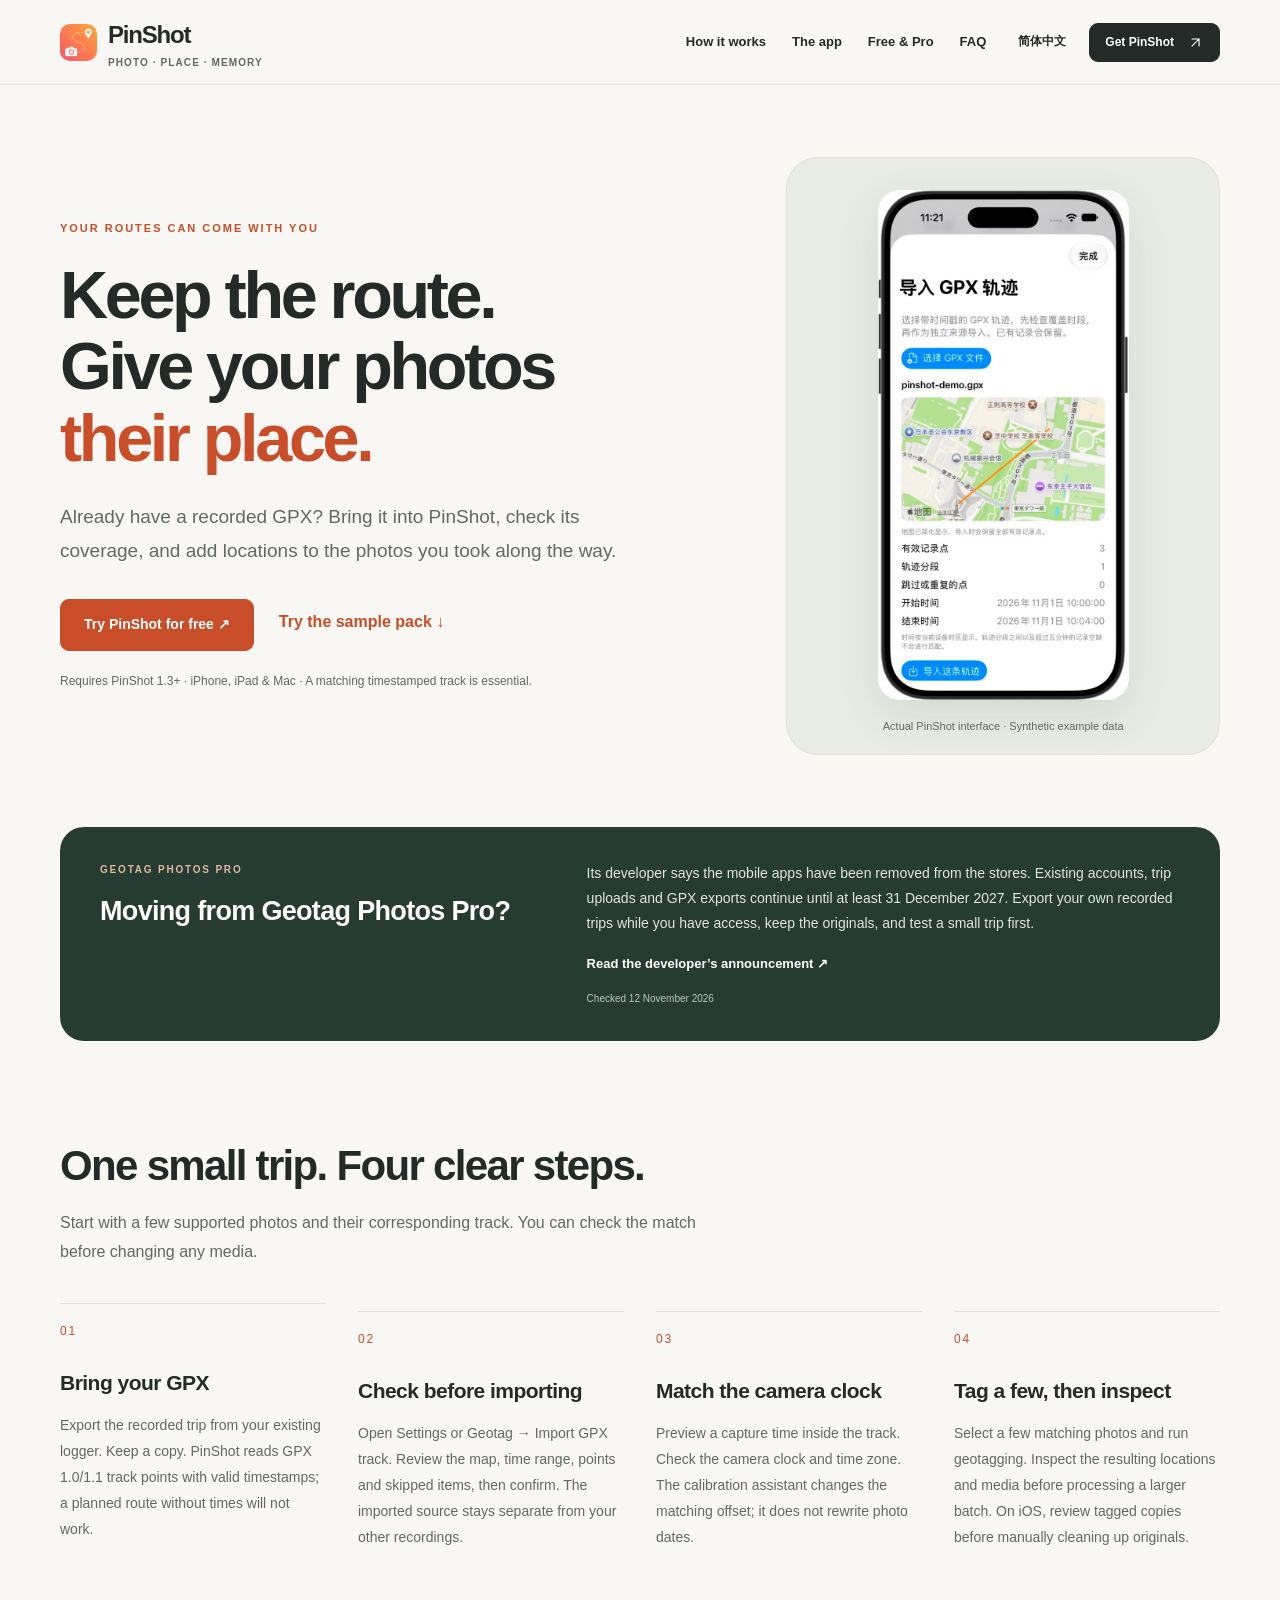
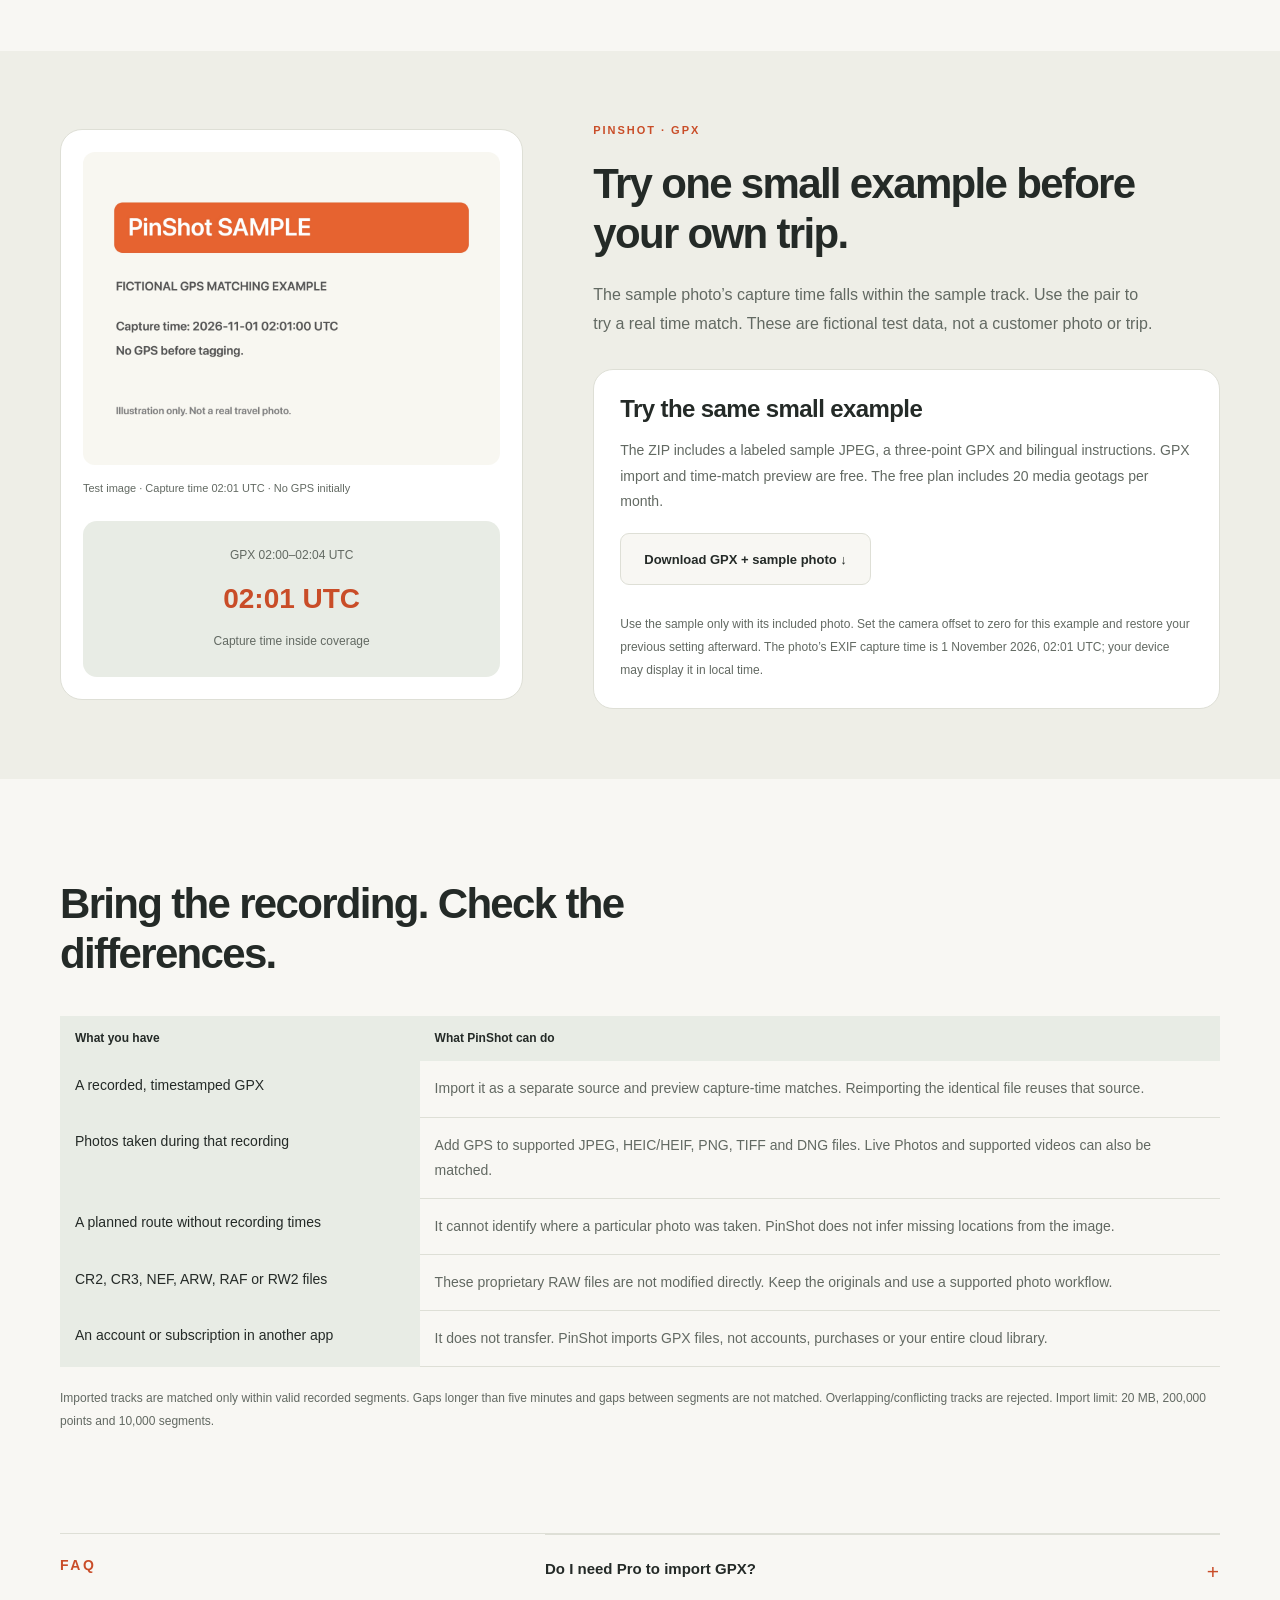
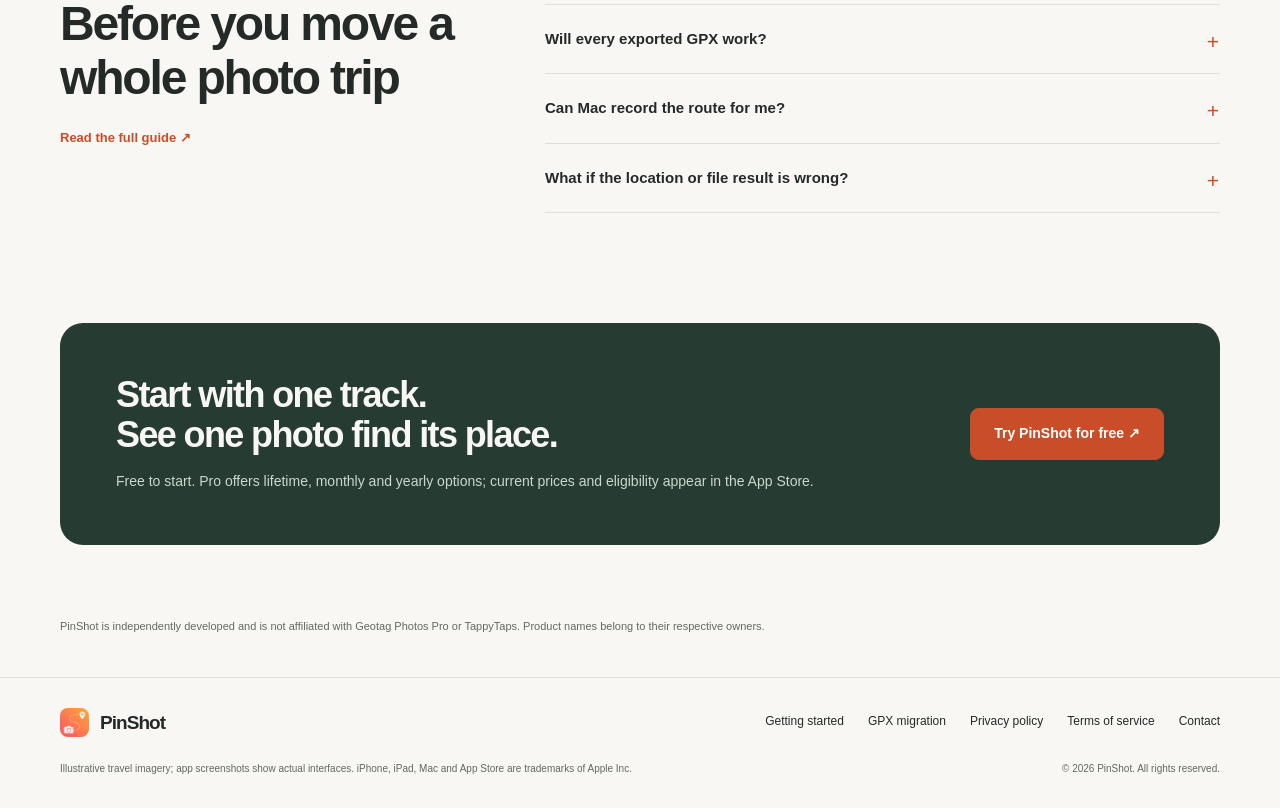
==== gpx-migration/index.html @ f265e105 "feat: add bilingual GPX migration guides and real demo assets" ====
<!doctype html>
<html lang="en">
<head>
<meta charset="utf-8"><meta name="viewport" content="width=device-width,initial-scale=1">
<title>Geotag Photos Pro alternative: bring your GPX to PinShot</title><meta name="description" content="Bring an existing timestamped GPX into PinShot on iPhone, iPad or Mac. Preview the route, match camera photos by capture time and check the results. Free GPX import.">
<meta name="theme-color" content="#f8f7f3"><meta name="color-scheme" content="light">
<link rel="canonical" href="https://robincoderzhao.github.io/pinshot-legal/gpx-migration/">
<link rel="alternate" hreflang="en" href="https://robincoderzhao.github.io/pinshot-legal/gpx-migration/"><link rel="alternate" hreflang="zh-Hans" href="https://robincoderzhao.github.io/pinshot-legal/zh/gpx-migration/"><link rel="alternate" hreflang="x-default" href="https://robincoderzhao.github.io/pinshot-legal/gpx-migration/">
<meta property="og:type" content="website"><meta property="og:site_name" content="PinShot"><meta property="og:title" content="Geotag Photos Pro alternative: bring your GPX to PinShot"><meta property="og:description" content="Bring an existing timestamped GPX into PinShot on iPhone, iPad or Mac. Preview the route, match camera photos by capture time and check the results. Free GPX import."><meta property="og:url" content="https://robincoderzhao.github.io/pinshot-legal/gpx-migration/"><meta property="og:image" content="https://robincoderzhao.github.io/pinshot-legal/assets/images/travel-lake.jpg"><meta property="og:image:alt" content="Illustrative alpine lake with a lakeside trail and mountains in warm morning light">
<meta name="twitter:card" content="summary_large_image">
<link rel="icon" type="image/png" href="../assets/images/app-icon.png"><link rel="apple-touch-icon" href="../assets/images/app-icon.png">
<link rel="stylesheet" href="../assets/site.css"><script src="../assets/site.js" defer></script>
<script type="application/ld+json">{"@context": "https://schema.org", "@type": "SoftwareApplication", "name": "PinShot", "applicationCategory": "PhotographyApplication", "operatingSystem": "iOS 17.0 or later; iPadOS 17.0 or later; macOS 14.0 or later", "url": "https://robincoderzhao.github.io/pinshot-legal/gpx-migration/", "downloadUrl": "https://apps.apple.com/app/id6784540498", "description": "Bring an existing timestamped GPX into PinShot on iPhone, iPad or Mac. Preview the route, match camera photos by capture time and check the results. Free GPX import."}</script>
</head><body>
<a class="skip-link" href="#main">Skip to content</a><header class="site-header"><div class="wrap header-inner">
<a class="brand" href="../" aria-label="PinShot Home"><img src="../assets/images/app-icon.png" width="37" height="37" alt=""><span>PinShot<small>PHOTO · PLACE · MEMORY</small></span></a>
<nav class="desktop-nav" aria-label="Main navigation"><a href="../#how-it-works">How it works</a><a href="../#the-app">The app</a><a href="../#pro">Free & Pro</a><a href="../#faq">FAQ</a></nav>
<div class="header-actions"><a class="language-link" data-language-link href="../zh/gpx-migration/" lang="zh-Hans" hreflang="zh-Hans" aria-label="Switch to Simplified Chinese">简体中文</a><a class="button small dark" href="https://apps.apple.com/app/apple-store/id6784540498?pt=129079916&amp;ct=website&amp;mt=8" target="_blank" rel="noopener noreferrer">Get PinShot<svg width="17" height="17" viewBox="0 0 24 24" fill="none" stroke="currentColor" stroke-width="1.6" stroke-linecap="round" stroke-linejoin="round" aria-hidden="true"><path d="M7 17 17 7M7 7h10v10"/></svg></a><button class="mobile-toggle" data-menu-toggle aria-controls="mobile-navigation" aria-expanded="false" aria-label="Open navigation"><svg width="23" height="23" viewBox="0 0 24 24" fill="none" stroke="currentColor" stroke-width="1.6" stroke-linecap="round" stroke-linejoin="round" aria-hidden="true"><path d="M4 7h16M4 12h16M4 17h16"/></svg></button></div>
</div><nav id="mobile-navigation" class="mobile-nav" aria-label="Main navigation" hidden><a href="../#how-it-works">How it works</a><a href="../#the-app">The app</a><a href="../#pro">Free & Pro</a><a href="../#faq">FAQ</a></nav></header><main id="main" class="migration-page">
<section class="migration-hero wrap"><div><p class="eyebrow">YOUR ROUTES CAN COME WITH YOU</p><h1>Keep the route.<br>Give your photos<br><em>their place.</em></h1><p class="section-lead">Already have a recorded GPX? Bring it into PinShot, check its coverage, and add locations to the photos you took along the way.</p><div class="migration-actions"><a class="button" href="https://apps.apple.com/app/apple-store/id6784540498?pt=129079916&amp;ct=website&amp;mt=8" target="_blank" rel="noopener noreferrer">Try PinShot for free ↗</a><a class="text-link" href="#demo">Try the sample pack ↓</a></div><p class="migration-requirement">Requires PinShot 1.3+ · iPhone, iPad & Mac · A matching timestamped track is essential.</p></div><figure class="migration-screen"><img src="../assets/images/gpx-import-demo.jpg" alt="Actual PinShot GPX import screen using a clearly labeled synthetic demonstration track" width="640" height="1302"><figcaption>Actual PinShot interface · Synthetic example data</figcaption></figure></section>
<aside class="migration-notice wrap"><div><p class="eyebrow">GEOTAG PHOTOS PRO</p><h2>Moving from Geotag Photos Pro?</h2></div><div><p>Its developer says the mobile apps have been removed from the stores. Existing accounts, trip uploads and GPX exports continue until at least 31 December 2027. Export your own recorded trips while you have access, keep the originals, and test a small trip first.</p><a class="text-link" href="https://www.geotagphotos.net/" target="_blank" rel="noopener noreferrer">Read the developer’s announcement ↗</a><small>Checked 12 November 2026</small></div></aside>
<section class="section wrap"><div class="migration-heading"><h2>One small trip. Four clear steps.</h2><p>Start with a few supported photos and their corresponding track. You can check the match before changing any media.</p></div><ol class="migration-steps"><li><span class="migration-number">01</span><h3>Bring your GPX</h3><p>Export the recorded trip from your existing logger. Keep a copy. PinShot reads GPX 1.0/1.1 track points with valid timestamps; a planned route without times will not work.</p></li><li><span class="migration-number">02</span><h3>Check before importing</h3><p>Open Settings or Geotag → Import GPX track. Review the map, time range, points and skipped items, then confirm. The imported source stays separate from your other recordings.</p></li><li><span class="migration-number">03</span><h3>Match the camera clock</h3><p>Preview a capture time inside the track. Check the camera clock and time zone. The calibration assistant changes the matching offset; it does not rewrite photo dates.</p></li><li><span class="migration-number">04</span><h3>Tag a few, then inspect</h3><p>Select a few matching photos and run geotagging. Inspect the resulting locations and media before processing a larger batch. On iOS, review tagged copies before manually cleaning up originals.</p></li></ol></section>
<section class="migration-demo" id="demo"><div class="wrap migration-demo-grid"><figure class="migration-sample-figure"><img src="../assets/images/gpx-sample-photo.jpg" width="2400" height="1800" alt="Test image · Capture time 02:01 UTC · No GPS initially"><figcaption>Test image · Capture time 02:01 UTC · No GPS initially</figcaption><div class="migration-time-example"><span>GPX 02:00–02:04 UTC</span><strong>02:01 UTC</strong><span>Capture time inside coverage</span></div></figure><div><p class="eyebrow">PINSHOT · GPX</p><h2>Try one small example before your own trip.</h2><p class="section-lead">The sample photo’s capture time falls within the sample track. Use the pair to try a real time match. These are fictional test data, not a customer photo or trip.</p><div class="migration-sample"><h3>Try the same small example</h3><p>The ZIP includes a labeled sample JPEG, a three-point GPX and bilingual instructions. GPX import and time-match preview are free. The free plan includes 20 media geotags per month.</p><a class="button light" href="../samples/pinshot-demo.zip" download>Download GPX + sample photo ↓</a><p class="migration-small">Use the sample only with its included photo. Set the camera offset to zero for this example and restore your previous setting afterward. The photo’s EXIF capture time is 1 November 2026, 02:01 UTC; your device may display it in local time.</p></div></div></div></section>
<section class="section wrap"><div class="migration-heading"><h2>Bring the recording. Check the differences.</h2></div><div class="migration-table-wrap"><table class="compatibility-table migration-table"><thead><tr><th scope="col">What you have</th><th scope="col">What PinShot can do</th></tr></thead><tbody><tr><th scope="row">A recorded, timestamped GPX</th><td>Import it as a separate source and preview capture-time matches. Reimporting the identical file reuses that source.</td></tr><tr><th scope="row">Photos taken during that recording</th><td>Add GPS to supported JPEG, HEIC/HEIF, PNG, TIFF and DNG files. Live Photos and supported videos can also be matched.</td></tr><tr><th scope="row">A planned route without recording times</th><td>It cannot identify where a particular photo was taken. PinShot does not infer missing locations from the image.</td></tr><tr><th scope="row">CR2, CR3, NEF, ARW, RAF or RW2 files</th><td>These proprietary RAW files are not modified directly. Keep the originals and use a supported photo workflow.</td></tr><tr><th scope="row">An account or subscription in another app</th><td>It does not transfer. PinShot imports GPX files, not accounts, purchases or your entire cloud library.</td></tr></tbody></table></div><p class="migration-small">Imported tracks are matched only within valid recorded segments. Gaps longer than five minutes and gaps between segments are not matched. Overlapping/conflicting tracks are rejected. Import limit: 20 MB, 200,000 points and 10,000 segments.</p></section>
<section class="section faq-section wrap"><div class="faq-intro"><p class="eyebrow">FAQ</p><h2>Before you move a whole photo trip</h2><a class="text-link" href="../guide/">Read the full guide ↗</a></div><div class="faq-list"><details><summary>Do I need Pro to import GPX?</summary><p>No. GPX import and the read-only time-match preview are available without Pro. The free monthly allowance is 20 media geotags. Pro adds unlimited tagging, full/custom-date scans, Mac folder tagging, exports and optional personal iCloud log sync.</p></details><details><summary>Will every exported GPX work?</summary><p>No universal compatibility is promised. The file needs recorded track points with valid timestamps. Start with one short trip, review skipped points and gaps, and verify a few photo locations.</p></details><details><summary>Can Mac record the route for me?</summary><p>Mac imports or syncs recordings; it does not act as a mobile GPS recorder. Use PinShot on iPhone or another recorder before shooting.</p></details><details><summary>What if the location or file result is wrong?</summary><p>Check the selected source, original capture time, time zone and camera offset. Keep original-file backups. A skipped or failed item is not a successful geotag. Contact support with the app version, file format and error text; private trips or photos are not needed for a first report.</p></details></div></section>
<section class="closing wrap"><div><h2>Start with one track.<br>See one photo find its place.</h2><p>Free to start. Pro offers lifetime, monthly and yearly options; current prices and eligibility appear in the App Store.</p></div><a class="button" href="https://apps.apple.com/app/apple-store/id6784540498?pt=129079916&amp;ct=website&amp;mt=8" target="_blank" rel="noopener noreferrer">Try PinShot for free ↗</a></section><p class="wrap migration-independent">PinShot is independently developed and is not affiliated with Geotag Photos Pro or TappyTaps. Product names belong to their respective owners.</p></main><footer class="site-footer"><div class="wrap"><div class="footer-top"><a class="brand" href="../"><img src="../assets/images/app-icon.png" width="29" height="29" alt="">PinShot</a><nav class="footer-links" aria-label="Footer navigation"><a href="../guide/">Getting started</a><a href="../gpx-migration/">GPX migration</a><a href="../privacy/?lang=en">Privacy policy</a><a href="../privacy/terms.html?lang=en">Terms of service</a><a href="mailto:414108176@qq.com">Contact</a></nav></div><div class="footer-bottom"><p>Illustrative travel imagery; app screenshots show actual interfaces. iPhone, iPad, Mac and App Store are trademarks of Apple Inc.</p><span>© 2026 PinShot. All rights reserved.</span></div></div></footer></body></html>
---- assets/site.css ----
/* PinShot — shared, dependency-free styles for the bilingual product site. */
:root{--paper:#f8f7f3;--white:#fff;--ink:#242a27;--muted:#626962;--line:#dedfd6;--orange:#c94d28;--orange-bright:#f06b43;--sage:#e8ece5;--forest:#263c32;--radius:24px;--max:1160px;--font:-apple-system,BlinkMacSystemFont,"Segoe UI","PingFang SC","Hiragino Sans GB","Microsoft YaHei",sans-serif}
*{box-sizing:border-box}html{scroll-behavior:smooth;scroll-padding-top:100px}body{margin:0;background:var(--paper);color:var(--ink);font-family:var(--font);font-size:16px;line-height:1.65;-webkit-font-smoothing:antialiased}a{color:inherit;text-decoration:none}button{font:inherit}img{display:block;max-width:100%;height:auto}svg{display:block;flex-shrink:0}button,a,summary{-webkit-tap-highlight-color:transparent}button:focus-visible,a:focus-visible,summary:focus-visible{outline:3px solid var(--orange);outline-offset:5px}button{cursor:pointer}::selection{background:#ffc6ae;color:#242a27}h1,h2,h3,p{margin:0}h1,h2,h3{line-height:1.12;letter-spacing:-.045em}p{color:var(--muted)}h2{font-size:clamp(32px,3.8vw,48px);font-weight:650}h3{font-size:23px;letter-spacing:-.025em}ul{padding-left:1.2em}li+li{margin-top:8px}.wrap{width:min(var(--max),calc(100% - 80px));margin:auto}.section{padding:100px 0}.eyebrow{font-size:11px;font-weight:750;letter-spacing:.18em;text-transform:uppercase;color:var(--orange);margin-bottom:20px}.section-lead{font-size:18px;max-width:560px;margin-top:22px}.text-link{display:inline-flex;gap:10px;align-items:center;color:var(--orange);font-weight:650;border-bottom:1px solid transparent;padding-bottom:3px}.text-link:hover{border-color:currentColor}.arrow{font-size:21px;line-height:1}.skip-link{position:fixed;top:-90px;left:20px;z-index:100;background:var(--ink);color:white;padding:12px 18px;border-radius:8px}.skip-link:focus{top:12px}.site-header{position:sticky;top:0;z-index:30;background:rgba(248,247,243,.96);border-bottom:1px solid var(--line);backdrop-filter:blur(16px)}.header-inner{height:84px;display:flex;align-items:center;gap:32px}.brand{display:flex;align-items:center;gap:11px;flex-shrink:0;font-size:24px;font-weight:750;letter-spacing:-.05em}.brand img{width:37px;height:37px;border-radius:10px}.brand small{font-size:10px;letter-spacing:.11em;font-weight:650;color:var(--muted);display:block;line-height:1.2;margin-top:3px}.desktop-nav{display:flex;gap:26px;margin-left:auto;font-size:13px;font-weight:550}.desktop-nav a:hover{color:var(--orange)}.header-actions{display:flex;align-items:center;gap:23px}.language-link{font-size:12px;font-weight:650;white-space:nowrap}.language-link:hover{color:var(--orange)}.button{display:inline-flex;align-items:center;justify-content:center;gap:13px;min-height:52px;padding:14px 23px;border-radius:9px;font-size:14px;font-weight:650;background:var(--orange);color:#fff;border:1px solid var(--orange);transition:background .18s,transform .18s;line-height:1.35;text-align:center}.button:hover{background:#a53e1e;border-color:#a53e1e;transform:translateY(-1px)}.button.small{min-height:39px;padding:9px 15px;font-size:12px}.button.dark{background:var(--ink);border-color:var(--ink)}.button.dark:hover{background:#3c483f}.button.light{background:var(--paper);border-color:var(--line);color:var(--ink)}.button.light:hover{background:var(--sage)}.button.white{background:#fff;color:var(--forest);border-color:#fff}.button.white:hover{background:#edece4;border-color:#edece4}.mobile-toggle{display:none;padding:8px;border:0;background:transparent;color:var(--ink)}.mobile-nav{padding:8px 24px 24px;border-top:1px solid var(--line)}.mobile-nav[hidden]{display:none}.mobile-nav a{display:block;padding:11px 0}.hero{padding:66px 0 64px}.hero-grid{display:grid;grid-template-columns:.94fr 1.06fr;gap:60px;align-items:center}.hero-copy{padding-bottom:5px}.hero .eyebrow{display:flex;align-items:center;gap:9px;letter-spacing:.11em}.tiny-dot{width:6px;height:6px;border-radius:50%;background:var(--orange)}.hero h1{font-size:clamp(45px,4.8vw,66px);font-weight:650;line-height:1.055;letter-spacing:-.06em}.hero h1 em{font-style:normal;color:var(--orange)}.hero-description{font-size:17px;line-height:1.8;max-width:445px;margin:26px 0 27px}.hero-actions{display:flex;align-items:center;gap:23px;flex-wrap:wrap}.hero-actions .text-link{font-size:13px;color:var(--ink)}.device-note{font-size:12px;margin-top:17px;letter-spacing:.015em}.prerequisite{display:flex;align-items:flex-start;gap:9px;font-size:12px;line-height:1.6;margin-top:25px;max-width:385px}.prerequisite svg{margin-top:3px;color:var(--orange)}.hero-art{position:relative;min-width:0;padding:0 0 37px 0}.travel-photo{position:relative;height:536px;border-radius:120px 18px 18px 18px;overflow:hidden;background:#cad5cd}.travel-photo>img{width:100%;height:100%;object-fit:cover;object-position:47% center}.travel-photo:after{content:"";position:absolute;inset:0;background:linear-gradient(transparent 50%,rgba(18,38,32,.48))}.photo-caption{position:absolute;left:27px;bottom:27px;z-index:1;color:#fff}.photo-caption span{font-size:10px;letter-spacing:.2em;font-weight:600;opacity:.8}.photo-caption strong{display:block;font-size:27px;line-height:1.3;font-weight:500;letter-spacing:-.035em;margin-top:5px}.photo-note{position:absolute;right:9px;bottom:9px;color:#6d746c;font-size:10px}.map-token{position:absolute;right:-18px;top:30px;width:158px;height:143px;background:#f0f1e9;border:6px solid var(--paper);border-radius:18px;transform:rotate(7deg);box-shadow:0 12px 28px #1624191a;overflow:hidden}.map-token svg{width:100%;height:100%}.memory-tag{position:absolute;left:-29px;bottom:150px;z-index:2;display:flex;align-items:center;gap:12px;background:var(--paper);padding:15px 22px 15px 15px;border:1px solid #fff8;border-radius:13px;box-shadow:0 16px 40px #15251c30;transform:rotate(-3deg)}.memory-pin{display:grid;place-items:center;width:41px;height:41px;background:#fbe2d8;border-radius:10px;color:var(--orange)}.memory-tag strong{font-size:14px;display:block;line-height:1.3;letter-spacing:-.02em}.memory-tag small{font-size:10px;color:var(--muted)}.intro-strip{border-top:1px solid var(--line);border-bottom:1px solid var(--line);display:grid;grid-template-columns:repeat(4,1fr);padding:24px 0;margin-top:3px}.intro-strip div{display:flex;align-items:center;justify-content:center;gap:10px;font-size:12px;font-weight:550}.intro-strip div+div{border-left:1px solid var(--line)}.intro-strip svg{color:#768476}.section-heading{display:flex;align-items:flex-end;justify-content:space-between;gap:40px}.section-heading .eyebrow{margin-bottom:17px}.section-heading>p{max-width:365px;font-size:15px}.workflow{padding-bottom:87px}.steps{display:grid;grid-template-columns:repeat(3,1fr);gap:42px;margin-top:56px}.step-number{display:flex;align-items:center;gap:18px;margin-bottom:24px;color:var(--orange);font-size:13px;font-weight:650}.step-number:after{content:"";height:1px;background:var(--line);flex:1}.step h3{font-size:22px;margin-bottom:14px}.step p{font-size:14px;line-height:1.85}.step .step-icon{width:43px;height:43px;display:grid;place-items:center;border-radius:11px;background:var(--sage);margin-bottom:20px;color:var(--forest)}.workflow-bottom{margin-top:35px;display:flex;align-items:center;justify-content:space-between;gap:25px;border-top:1px solid var(--line);padding-top:25px}.workflow-bottom p{font-size:12px;max-width:690px}.workflow-bottom .text-link{white-space:nowrap;font-size:13px}.app-section{background:#eeeee7;padding:82px 0}.app-section .section-heading{align-items:center}.tab-list{display:flex;gap:4px;padding:4px;border:1px solid #d5d9cf;border-radius:10px;flex-shrink:0}.tab-list button{border:0;border-radius:7px;background:transparent;color:var(--muted);font-size:12px;padding:11px 17px;line-height:1.3}.tab-list button[aria-selected=true]{background:var(--forest);color:white}.tab-list button:hover:not([aria-selected=true]){background:#e0e4dc}.app-panel{display:grid;grid-template-columns:1fr 1fr;gap:70px;align-items:center;min-height:650px;padding:40px 70px 0}.app-panel[hidden]{display:none}.app-panel-copy{max-width:360px}.app-panel-copy .eyebrow{font-size:10px}.app-panel-copy h3{font-size:36px;line-height:1.2}.app-panel-copy p{font-size:15px;margin-top:22px;line-height:1.85}.feature-list{list-style:none;padding:0;margin:24px 0 0}.feature-list li{display:flex;align-items:flex-start;gap:10px;font-size:13px;margin:13px 0;color:var(--forest)}.feature-list svg{margin-top:3px;color:#648574}.phone-figure{margin:0;justify-self:center;max-width:250px;position:relative}.phone-shell{padding:7px;background:#232623;border-radius:38px;box-shadow:0 25px 50px #27352b25;border:1px solid #4a514a}.phone-shell img{border-radius:31px;width:100%;background:#080808;aspect-ratio:1284/2778}.phone-figure figcaption{text-align:center;font-size:10px;color:var(--muted);margin-top:15px;line-height:1.6;max-width:260px}.pair-note{display:flex;align-items:center;gap:8px;color:var(--muted);font-size:11px;margin-top:24px}.pair-note svg{color:var(--forest)}.privacy-section{display:grid;grid-template-columns:.8fr 1.2fr;gap:100px;align-items:center}.privacy-art{display:flex;justify-content:center;align-items:center;position:relative;min-height:320px;background:var(--sage);border-radius:var(--radius);overflow:hidden}.privacy-art:before,.privacy-art:after{content:"";position:absolute;border:1px solid #cbd4c9;border-radius:50%;width:230px;height:230px}.privacy-art:after{width:330px;height:330px}.privacy-art .lock-tile{position:relative;z-index:2;background:var(--paper);border:1px solid #fff;border-radius:25px;padding:31px;box-shadow:0 12px 30px #2f483314;transform:rotate(-8deg);color:var(--forest)}.privacy-art .privacy-caption{position:absolute;bottom:24px;font-size:10px;font-weight:650;letter-spacing:.12em;color:var(--forest)}.privacy-copy p{margin-top:23px;font-size:15px;line-height:1.85}.privacy-copy .text-link{font-size:13px;margin-top:22px}.plans-section{padding-top:15px;padding-bottom:95px}.plans-heading{text-align:center;max-width:640px;margin:0 auto 43px}.plans-heading .section-lead{margin-left:auto;margin-right:auto;font-size:16px}.plans-grid{display:grid;grid-template-columns:1fr 1.15fr;gap:22px;max-width:940px;margin:auto}.plan-card{background:#fff;border:1px solid var(--line);border-radius:18px;padding:35px;display:flex;flex-direction:column;align-items:flex-start}.plan-card.pro{background:var(--forest);border-color:var(--forest);color:white}.plan-name{font-size:12px;font-weight:700;letter-spacing:.1em;text-transform:uppercase}.plan-card h3{font-size:35px;margin:19px 0 15px}.plan-card p{font-size:14px}.plan-card.pro p{color:#d1dad2}.plan-badge{display:inline-block;font-size:10px;padding:4px 8px;letter-spacing:.07em;background:#ffffff18;color:#f4c5ae;border-radius:4px;margin-left:13px;vertical-align:middle}.plan-card .feature-list{margin-bottom:29px}.plan-card.pro .feature-list li,.plan-card.pro .feature-list svg{color:#e8eee7}.plan-card .button{margin-top:auto;width:100%}.plan-legal{text-align:center;font-size:11px;line-height:1.8;max-width:830px;margin:22px auto 0}.faq-section{border-top:1px solid var(--line);display:grid;grid-template-columns:.75fr 1.25fr;gap:80px}.faq-intro p{margin-top:20px;font-size:14px;max-width:280px}.faq-intro .text-link{margin-top:22px;font-size:13px}.faq-list details{border-bottom:1px solid var(--line)}.faq-list details:first-child{border-top:1px solid var(--line)}.faq-list summary{font-weight:600;font-size:15px;padding:23px 32px 23px 0;position:relative;cursor:pointer;list-style:none;line-height:1.5}.faq-list summary::-webkit-details-marker{display:none}.faq-list summary:after{content:"+";position:absolute;right:1px;top:21px;font-size:21px;font-weight:400;color:var(--orange)}.faq-list details[open] summary:after{content:"−"}.faq-list details p{font-size:13px;line-height:1.9;padding:0 22px 23px 0}.closing{background:var(--forest);color:var(--paper);border-radius:23px;padding:52px 56px;display:flex;justify-content:space-between;align-items:center;gap:30px;position:relative;overflow:hidden;margin-bottom:72px}.closing h2{font-size:36px;max-width:600px}.closing p{color:#cbd7cd;font-size:14px;margin-top:14px}.closing .button{flex-shrink:0}.closing .eyebrow{color:#ebad8f;font-size:10px;margin-bottom:13px}.site-footer{border-top:1px solid var(--line);padding:29px 0 31px}.footer-top{display:flex;justify-content:space-between;align-items:center;gap:30px}.site-footer .brand{font-size:19px}.site-footer .brand img{width:29px;height:29px;border-radius:8px}.footer-links{display:flex;gap:24px;font-size:12px;flex-wrap:wrap}.footer-links a:hover{color:var(--orange)}.footer-bottom{display:flex;justify-content:space-between;gap:25px;margin-top:23px;font-size:10px;color:var(--muted)}.footer-bottom p{max-width:760px}.guide-hero{padding:65px 0 48px;border-bottom:1px solid var(--line)}.breadcrumb{font-size:12px;color:var(--muted);margin-bottom:30px;display:flex;gap:12px}.breadcrumb a:hover{color:var(--orange)}.guide-hero h1{font-size:clamp(38px,5vw,61px);max-width:900px;line-height:1.15}.guide-hero .section-lead{max-width:720px;font-size:17px}.guide-layout{display:grid;grid-template-columns:210px 1fr;gap:80px;padding:58px 0 85px;align-items:start}.guide-toc{position:sticky;top:120px;font-size:12px}.guide-toc strong{display:block;font-size:10px;letter-spacing:.12em;margin-bottom:14px;color:var(--muted)}.guide-toc a{display:block;padding:8px 0}.guide-toc a:hover{color:var(--orange)}.guide-body{max-width:760px}.guide-body section+section{border-top:1px solid var(--line);padding-top:38px;margin-top:38px}.guide-body h2{font-size:29px;letter-spacing:-.03em}.guide-body h3{font-size:20px;margin-top:25px}.guide-body p,.guide-body li{font-size:14px;line-height:1.9;color:var(--muted)}.guide-body p{margin-top:17px}.guide-body strong{color:var(--ink);font-weight:650}.guide-note{margin:25px 0;padding:19px 23px;background:#f1e9df;border-left:3px solid var(--orange);border-radius:0 8px 8px 0;font-size:13px;line-height:1.8;color:var(--ink)}.compatibility-table{width:100%;border-collapse:collapse;margin-top:24px;font-size:13px}.compatibility-table th{text-align:left;color:var(--ink);padding:13px 15px;background:var(--sage);font-size:12px}.compatibility-table td{padding:15px;border-bottom:1px solid var(--line);vertical-align:top;color:var(--muted)}.compatibility-table td:first-child{width:27%;font-weight:600;color:var(--ink)}.guide-body .text-link{margin-top:20px;font-size:13px}.guide-closing{border-top:1px solid var(--line);padding-top:30px;margin-top:40px;display:flex;gap:25px;align-items:center;flex-wrap:wrap}.guide-closing .text-link{margin-top:0}.no-js-note{font-size:12px;text-align:center;padding:12px;background:#f1e9df}
html[lang=zh-Hans] h1,html[lang=zh-Hans] h2,html[lang=zh-Hans] h3{letter-spacing:-.025em}html[lang=zh-Hans] .hero h1{line-height:1.2;font-size:clamp(42px,4.5vw,62px)}html[lang=zh-Hans] .hero-description{line-height:1.95;font-size:16px}html[lang=zh-Hans] .hero .eyebrow{letter-spacing:.12em}html[lang=zh-Hans] .step p,html[lang=zh-Hans] .guide-body p{line-height:1.95}
@media(min-width:1440px){.hero-grid{gap:76px}.hero{padding-top:75px}.travel-photo{height:550px}}
@media(max-width:1100px){.wrap{width:calc(100% - 56px)}.header-inner{gap:22px}.desktop-nav{gap:18px}.header-actions{gap:17px}.hero-grid{gap:38px}.hero h1{font-size:52px}.hero-description{font-size:16px}.travel-photo{height:500px}.memory-tag{left:-16px}.map-token{right:-8px}.app-panel{padding-left:30px;padding-right:30px;gap:40px}.privacy-section{gap:65px}.faq-section{gap:50px}.closing{padding:45px 38px}.closing h2{font-size:31px}.guide-layout{gap:45px}}
@media(max-width:850px){.desktop-nav{display:none}.header-actions{margin-left:auto}.mobile-toggle{display:inline-flex}.header-inner{height:72px}.hero{padding:44px 0 38px}.hero-grid{gap:25px;grid-template-columns:1fr 1fr}.hero h1{font-size:43px}.hero .eyebrow{font-size:9px}.hero-description{font-size:14px}.hero-actions{gap:16px}.hero-actions .button{font-size:12px;padding:13px 17px}.travel-photo{height:460px;border-top-left-radius:85px}.photo-caption{left:22px}.photo-caption strong{font-size:23px}.map-token{width:123px;height:113px;top:25px}.memory-tag{padding:12px;gap:9px;bottom:74px}.memory-tag strong{font-size:12px}.memory-tag small{font-size:9px}.memory-pin{width:34px;height:34px}.section{padding:75px 0}.section-heading{gap:25px}.section-heading>p{max-width:310px;font-size:13px}.steps{gap:25px}.step h3{font-size:20px}.step p{font-size:13px}.intro-strip div{font-size:10px;gap:7px}.app-panel{min-height:600px;padding:35px 15px 0;gap:30px}.app-panel-copy h3{font-size:30px}.app-panel-copy p{font-size:14px}.phone-figure{max-width:225px}.privacy-section{gap:35px;grid-template-columns:1fr 1.15fr}.privacy-art{min-height:300px}.plans-section{padding-top:0}.plan-card{padding:26px}.plan-card h3{font-size:29px}.faq-section{grid-template-columns:.7fr 1.3fr;gap:30px}.closing{padding:38px 30px;gap:25px}.closing h2{font-size:27px}.closing .button{font-size:12px;padding:13px 17px}.footer-links{gap:16px}.guide-layout{grid-template-columns:160px 1fr;gap:35px}html[lang=zh-Hans] .hero h1{font-size:41px}html[lang=zh-Hans] .hero-description{font-size:14px}}
@media(max-width:640px){html{scroll-padding-top:85px}.wrap{width:calc(100% - 40px)}.header-inner{height:68px;gap:15px}.brand{font-size:22px}.brand small{display:none}.brand img{width:33px;height:33px}.header-actions{gap:18px}.header-actions>.button{display:none}.hero{padding-top:35px}.hero-grid{grid-template-columns:1fr;gap:36px}.hero-copy{padding:0}.hero .eyebrow{font-size:10px;margin-bottom:19px}.hero h1{font-size:clamp(44px,10.7vw,60px);letter-spacing:-.06em;max-width:480px}.hero-description{font-size:15px;max-width:470px;margin:23px 0}.hero-actions{gap:22px}.hero-actions .button{font-size:13px;padding:14px 18px}.hero-actions .text-link{font-size:12px}.device-note{font-size:11px}.prerequisite{margin-top:20px;font-size:11px;max-width:100%;gap:7px}.hero-art{padding:0 0 24px;max-width:470px;width:100%;justify-self:center}.travel-photo{height:390px;border-top-left-radius:88px}.travel-photo>img{object-position:center}.photo-caption{left:24px;bottom:24px}.photo-caption strong{font-size:27px}.memory-tag{left:12px;bottom:135px;transform:rotate(-3deg);padding:12px 16px}.memory-tag strong{font-size:13px}.memory-pin{width:36px;height:36px}.map-token{right:-8px;top:20px;width:127px;height:117px}.photo-note{bottom:3px;right:0;font-size:9px}.intro-strip{grid-template-columns:repeat(2,1fr);padding:9px 0;margin-top:0}.intro-strip div{padding:13px 5px;font-size:11px;justify-content:flex-start;gap:9px}.intro-strip div+div{border:0}.intro-strip div:nth-child(even){padding-left:18px}.section{padding:64px 0}h2{font-size:34px}.section-heading{display:block}.section-heading>p{margin-top:19px;max-width:100%;font-size:14px}.steps{grid-template-columns:1fr;gap:30px;margin-top:33px}.step{position:relative;padding-left:63px}.step-number{position:absolute;left:0;top:0;margin:0;width:40px;justify-content:center;font-size:12px;padding-bottom:13px;border-bottom:1px solid #cbd0c5}.step-number:after{display:none}.step .step-icon{display:none}.step h3{font-size:22px;margin-bottom:12px}.step p{font-size:14px;max-width:430px}.workflow-bottom{display:block;margin-top:31px;padding-top:23px}.workflow-bottom p{font-size:12px}.workflow-bottom .text-link{margin-top:16px}.app-section{padding:55px 0}.tab-list{margin-top:27px;display:inline-flex}.tab-list button{padding:10px 19px}.app-panel{grid-template-columns:1fr;gap:30px;padding:32px 0 0;min-height:0}.app-panel-copy{max-width:100%}.app-panel-copy .eyebrow{display:none}.app-panel-copy h3{font-size:28px;max-width:400px}.app-panel-copy p{font-size:14px;margin-top:15px}.feature-list{margin-top:18px}.phone-figure{max-width:240px}.pair-note{margin-top:18px}.privacy-section{display:flex;flex-direction:column-reverse;gap:30px;align-items:stretch}.privacy-copy p{font-size:14px;margin-top:20px}.privacy-art{min-height:240px}.privacy-art:before{width:190px;height:190px}.privacy-art:after{width:280px;height:280px}.privacy-art .lock-tile{padding:23px;border-radius:20px}.privacy-art .lock-tile svg{width:53px;height:53px}.privacy-art .privacy-caption{bottom:18px;font-size:9px}.plans-section{padding-top:0;padding-bottom:62px}.plans-heading{text-align:left;margin-bottom:30px}.plans-heading .section-lead{font-size:14px}.plans-grid{grid-template-columns:1fr;gap:18px}.plan-card{padding:28px}.plan-card h3{font-size:32px}.plan-card .feature-list{margin-bottom:22px}.plan-legal{text-align:left;font-size:11px}.faq-section{display:block;padding-top:51px}.faq-intro p{max-width:100%}.faq-intro .text-link{margin-top:15px}.faq-list{margin-top:30px}.faq-list summary{font-size:14px;padding:20px 29px 20px 0}.faq-list details p{font-size:13px}.closing{display:block;padding:34px 27px;border-radius:18px;margin-bottom:45px}.closing h2{font-size:29px;line-height:1.25}.closing p{font-size:13px}.closing .button{margin-top:25px;min-height:48px;font-size:13px}.site-footer{padding:24px 0}.footer-top{align-items:flex-start;flex-direction:column;gap:22px}.footer-links{font-size:11px;gap:18px}.footer-bottom{flex-direction:column;gap:10px;margin-top:22px;font-size:10px}.guide-hero{padding:35px 0 33px}.breadcrumb{margin-bottom:25px;font-size:11px}.guide-hero h1{font-size:38px}.guide-hero .section-lead{font-size:15px}.guide-layout{display:block;padding:30px 0 60px}.guide-toc{position:static;background:var(--sage);padding:20px 23px;border-radius:13px;margin-bottom:35px;display:grid;grid-template-columns:1fr 1fr;gap:1px 15px}.guide-toc strong{grid-column:1/-1;margin-bottom:8px}.guide-toc a{font-size:11px;padding:7px 0}.guide-body h2{font-size:26px}.guide-body p,.guide-body li{font-size:14px}.compatibility-table th,.compatibility-table td{padding:12px 10px;font-size:12px;overflow-wrap:anywhere}.compatibility-table td:first-child{width:28%}.guide-closing{display:block}.guide-closing .text-link{display:flex;width:max-content;margin-top:20px}html[lang=zh-Hans] .hero h1{font-size:clamp(40px,10vw,57px)}html[lang=zh-Hans] .hero-description{font-size:15px}html[lang=zh-Hans] .hero .eyebrow{font-size:10px}}
@media(prefers-reduced-motion:reduce){html{scroll-behavior:auto}*,*:before,*:after{transition:none!important;animation:none!important}}
@media print{.site-header,.hero-art,.app-section,.closing,.site-footer,.guide-toc{display:none}.wrap{width:100%}.section{padding:25px 0}.guide-layout{display:block}.guide-body{max-width:none}.faq-list details p{display:block}.button{color:var(--ink);background:none}}

/* Recorded-GPX migration landing pages. */
.migration-hero{display:grid;grid-template-columns:1.2fr .8fr;gap:76px;align-items:center;padding-top:72px;padding-bottom:72px}.migration-hero h1{font-size:clamp(48px,5.2vw,72px);line-height:1.08;letter-spacing:-.05em;margin:22px 0 25px}.migration-hero h1 em{font-style:normal;color:var(--orange)}.migration-hero .section-lead{max-width:590px;font-size:19px;line-height:1.8}.migration-actions{display:flex;align-items:center;gap:25px;flex-wrap:wrap;margin-top:30px}.migration-requirement{max-width:520px;color:var(--muted);font-size:12px;line-height:1.8;margin-top:20px}.migration-screen{margin:0;background:var(--sage);border:1px solid var(--line);border-radius:32px;padding:32px 22px 18px;text-align:center;overflow:hidden}.migration-screen img{display:block;max-width:100%;width:auto;height:510px;object-fit:contain;margin:auto;border-radius:22px;box-shadow:0 16px 45px #263c321a}.migration-screen figcaption{font-size:11px;color:var(--muted);line-height:1.6;margin-top:18px}.migration-notice{display:grid;grid-template-columns:.85fr 1.15fr;gap:48px;padding:34px 40px;background:var(--forest);color:var(--white);border-radius:24px}.migration-notice h2{font-size:27px;letter-spacing:-.025em;line-height:1.35}.migration-notice .eyebrow{color:#dfb99e;font-size:10px}.migration-notice p{color:#e0e6df;line-height:1.8;font-size:14px;margin:0 0 14px}.migration-notice a{color:#fff;font-size:13px}.migration-notice small{display:block;color:#bbc9bd;font-size:10px;margin-top:12px}.migration-heading{max-width:760px;margin-bottom:36px}.migration-heading h2{font-size:42px;line-height:1.2;letter-spacing:-.04em}.migration-heading p{max-width:640px;color:var(--muted);line-height:1.8;margin-top:18px}.migration-steps{list-style:none;padding:0;display:grid;grid-template-columns:repeat(4,1fr);gap:32px;margin:0}.migration-number{display:block;color:var(--orange);font-size:12px;letter-spacing:.15em;border-top:1px solid var(--line);padding-top:18px;margin-bottom:26px}.migration-steps h3{font-size:21px;line-height:1.4;margin:0 0 16px}.migration-steps p{font-size:14px;line-height:1.85;color:var(--muted);margin:0}.migration-demo{padding:70px 0;background:#eeeee7}.migration-demo-grid{display:grid;grid-template-columns:.85fr 1.15fr;gap:70px;align-items:center}.migration-demo h2{font-size:42px;line-height:1.2;letter-spacing:-.04em}.migration-demo .section-lead{font-size:16px;line-height:1.85;color:var(--muted);margin-top:20px}.migration-video video{display:block;width:100%;max-height:690px;aspect-ratio:9/16;object-fit:contain;background:#f8f7f3;border:1px solid #d7dccf;border-radius:22px}.migration-video-links{display:flex;justify-content:center;flex-wrap:wrap;gap:22px;margin-top:17px;font-size:12px}.migration-video-links a{color:var(--ink);text-decoration:underline;text-underline-offset:3px}.migration-sample{background:var(--white);border:1px solid var(--line);padding:26px;border-radius:20px;margin-top:30px}.migration-sample h3{font-size:24px;margin:0 0 15px}.migration-sample p{font-size:14px;color:var(--muted);line-height:1.85}.migration-sample .button{margin:18px 0 8px;font-size:13px}.migration-small{font-size:12px!important;color:var(--muted);line-height:1.9!important;margin-top:20px}.migration-table-wrap{overflow-x:auto}.migration-table{margin:0}.migration-table th[scope=row]{font-weight:500;vertical-align:top;width:31%;font-size:14px;line-height:1.7}.migration-table td{font-size:14px;line-height:1.8}.migration-independent{font-size:11px;line-height:1.8;color:var(--muted);padding-bottom:40px}.migration-page .closing{margin-top:10px}.migration-page .faq-section{padding-top:0}
@media(max-width:900px){.migration-hero{gap:35px}.migration-hero h1{font-size:50px}.migration-screen img{height:420px}.migration-steps{grid-template-columns:repeat(2,1fr);gap:32px}.migration-notice{gap:25px;padding:28px}.migration-demo-grid{gap:35px}.migration-demo h2{font-size:34px}}
@media(max-width:620px){.migration-hero{grid-template-columns:1fr;gap:30px;padding-top:38px;padding-bottom:44px}.migration-hero h1{font-size:46px;margin-top:20px}.migration-hero .section-lead{font-size:16px}.migration-actions{gap:20px;margin-top:25px}.migration-actions .button{font-size:13px}.migration-requirement{font-size:11px}.migration-screen{padding:24px 16px 16px;border-radius:22px}.migration-screen img{height:auto;width:260px;max-width:100%}.migration-notice{grid-template-columns:1fr;gap:18px;padding:26px}.migration-notice h2{font-size:25px}.migration-notice p{font-size:13px}.migration-heading h2{font-size:32px}.migration-heading p{font-size:14px}.migration-steps{grid-template-columns:1fr;gap:28px}.migration-number{margin-bottom:14px}.migration-steps h3{font-size:22px;margin-bottom:10px}.migration-demo{padding:45px 0}.migration-demo-grid{display:flex;flex-direction:column-reverse;gap:30px}.migration-demo h2{font-size:32px}.migration-demo .section-lead{font-size:14px}.migration-video{width:100%;max-width:390px}.migration-video video{max-height:none}.migration-sample{padding:23px}.migration-sample h3{font-size:23px}.migration-table th[scope=row]{width:32%;font-size:12px}.migration-table td{font-size:12px}.migration-independent{font-size:10px;padding-bottom:28px}}
@media(prefers-reduced-motion:reduce){.migration-page *{scroll-behavior:auto}}

.migration-transcript{margin-top:20px;border-top:1px solid var(--line);padding-top:16px;font-size:13px;line-height:1.8}.migration-transcript summary{cursor:pointer;font-weight:600}.migration-transcript ol{padding-left:22px;color:var(--muted)}.migration-transcript li{margin:12px 0}

.migration-sample-figure{margin:0;background:#fff;border:1px solid var(--line);border-radius:22px;padding:22px}.migration-sample-figure img{width:100%;height:auto;display:block;border-radius:12px}.migration-sample-figure figcaption{font-size:11px;color:var(--muted);line-height:1.8;margin-top:14px}.migration-time-example{display:flex;flex-direction:column;gap:10px;padding:25px 18px;margin-top:22px;border-radius:14px;background:var(--sage);text-align:center;font-size:12px;color:var(--muted)}.migration-time-example strong{font-size:28px;color:var(--orange)}
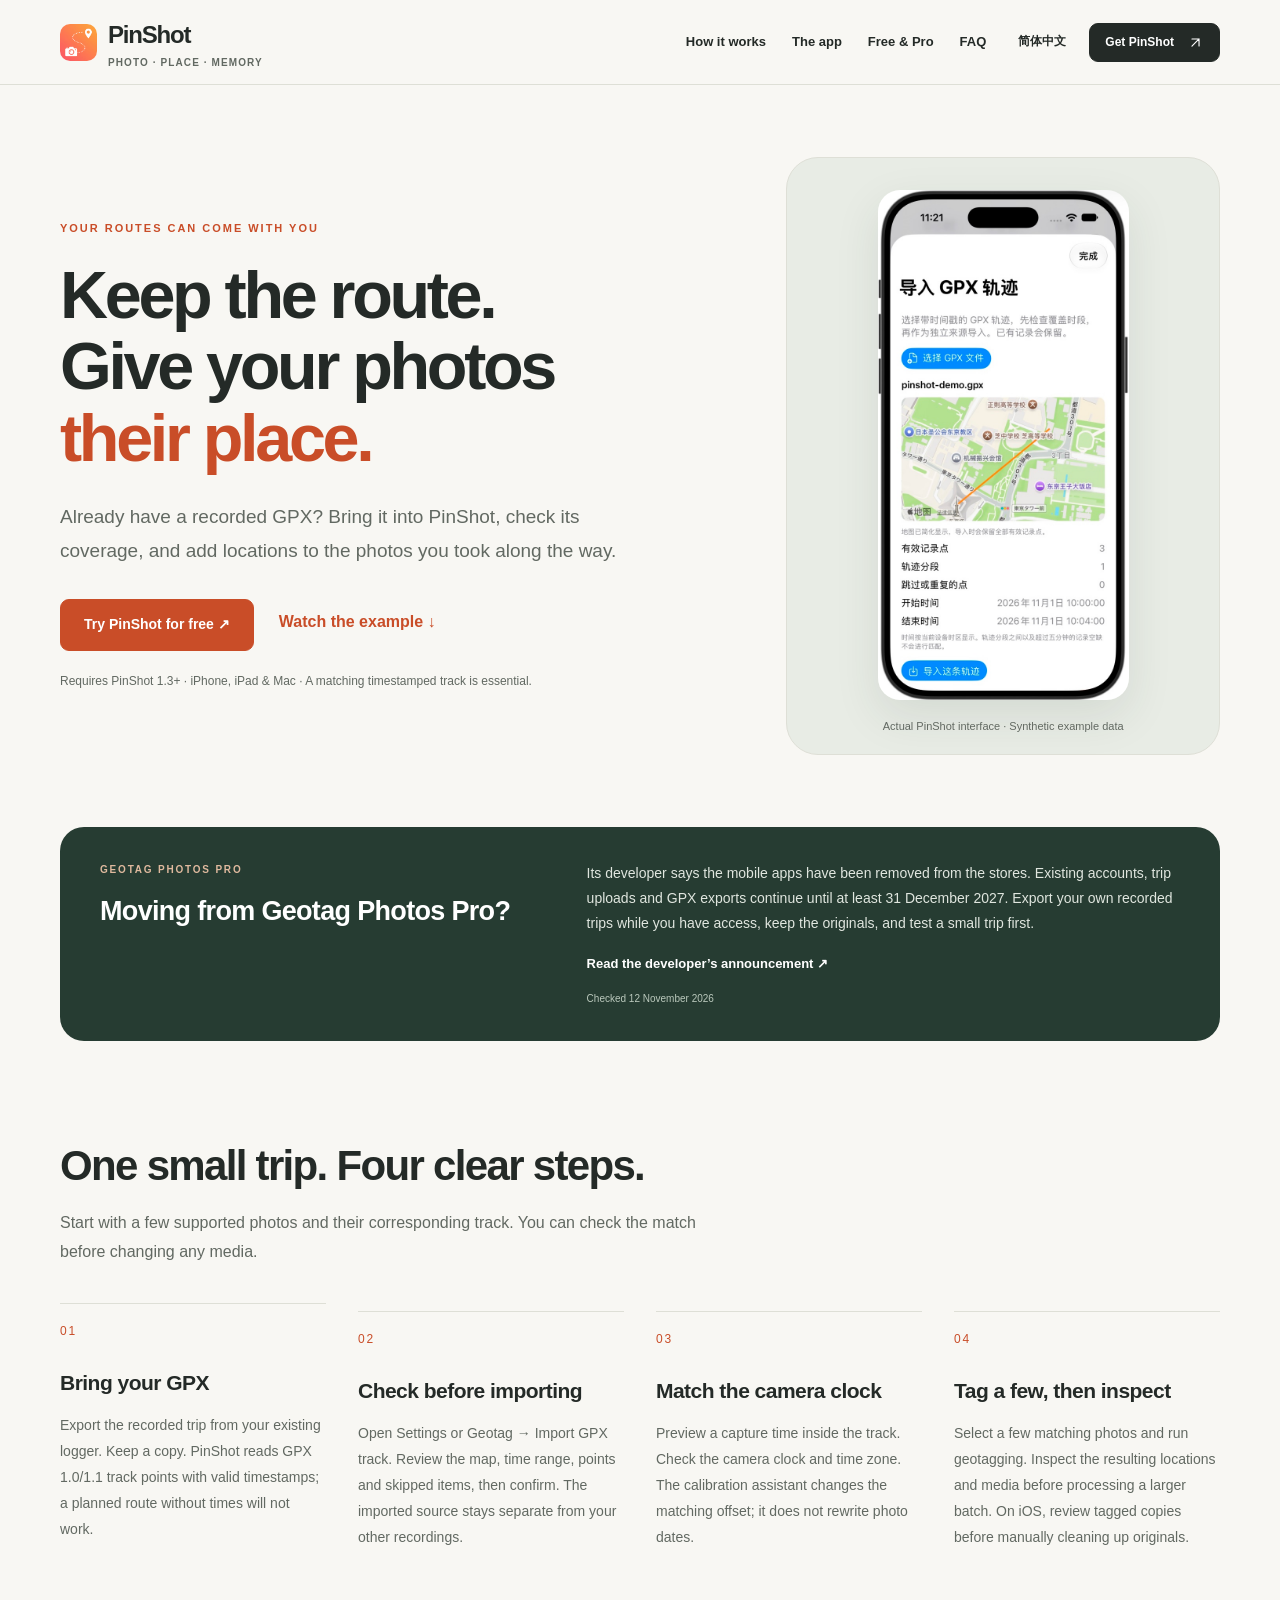
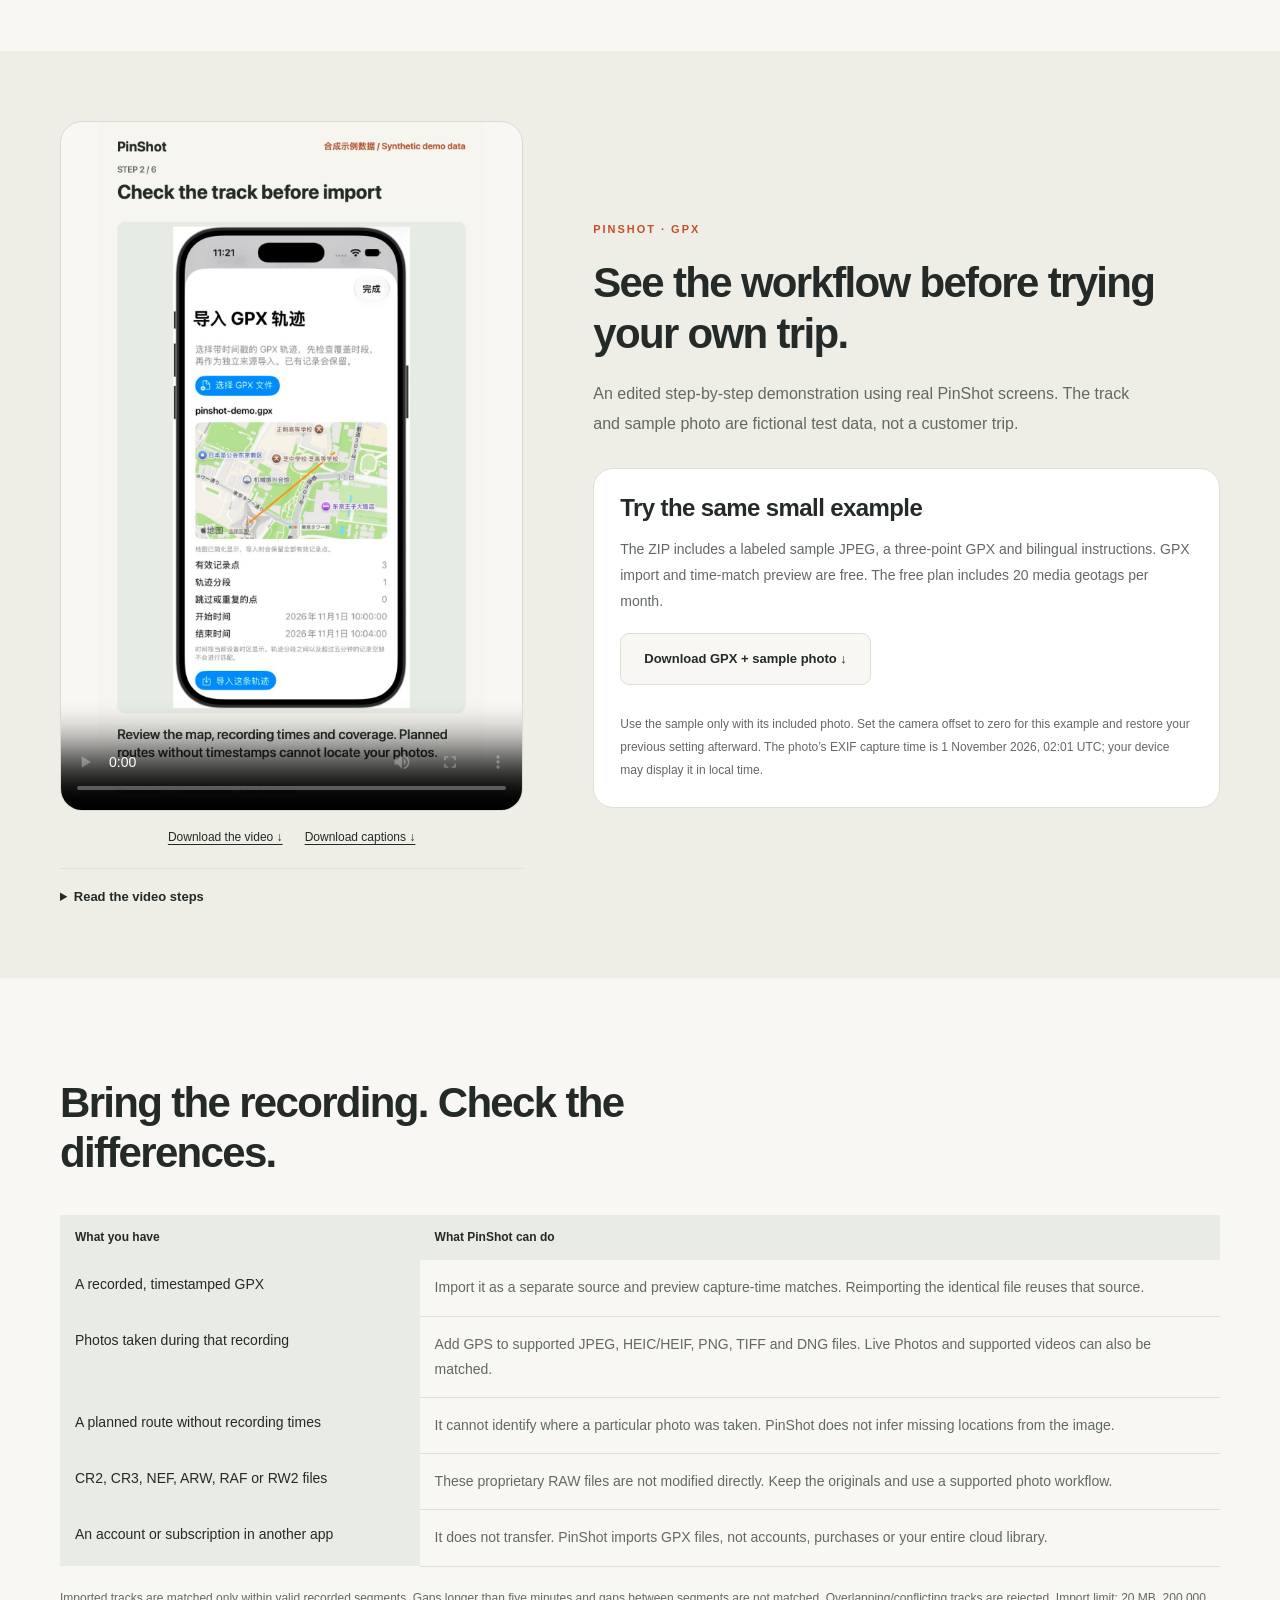
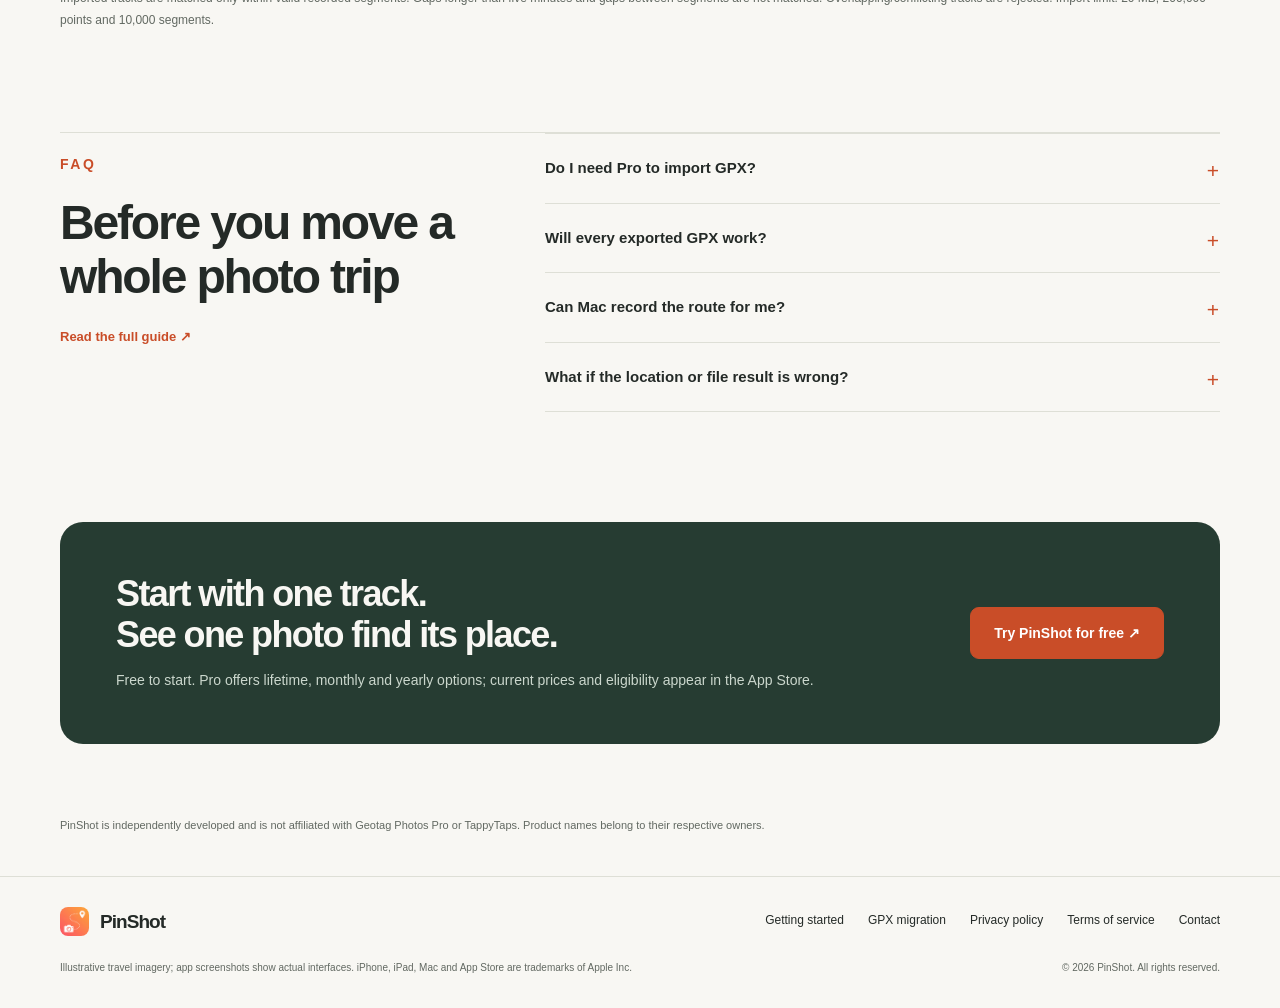
==== commit 7b9ec073: "feat: publish bilingual GPX walkthrough videos and mobile refinements" ====
--- a/gpx-migration/index.html
+++ b/gpx-migration/index.html
@@ -17,10 +17,10 @@
 <nav class="desktop-nav" aria-label="Main navigation"><a href="../#how-it-works">How it works</a><a href="../#the-app">The app</a><a href="../#pro">Free & Pro</a><a href="../#faq">FAQ</a></nav>
 <div class="header-actions"><a class="language-link" data-language-link href="../zh/gpx-migration/" lang="zh-Hans" hreflang="zh-Hans" aria-label="Switch to Simplified Chinese">简体中文</a><a class="button small dark" href="https://apps.apple.com/app/apple-store/id6784540498?pt=129079916&amp;ct=website&amp;mt=8" target="_blank" rel="noopener noreferrer">Get PinShot<svg width="17" height="17" viewBox="0 0 24 24" fill="none" stroke="currentColor" stroke-width="1.6" stroke-linecap="round" stroke-linejoin="round" aria-hidden="true"><path d="M7 17 17 7M7 7h10v10"/></svg></a><button class="mobile-toggle" data-menu-toggle aria-controls="mobile-navigation" aria-expanded="false" aria-label="Open navigation"><svg width="23" height="23" viewBox="0 0 24 24" fill="none" stroke="currentColor" stroke-width="1.6" stroke-linecap="round" stroke-linejoin="round" aria-hidden="true"><path d="M4 7h16M4 12h16M4 17h16"/></svg></button></div>
 </div><nav id="mobile-navigation" class="mobile-nav" aria-label="Main navigation" hidden><a href="../#how-it-works">How it works</a><a href="../#the-app">The app</a><a href="../#pro">Free & Pro</a><a href="../#faq">FAQ</a></nav></header><main id="main" class="migration-page">
-<section class="migration-hero wrap"><div><p class="eyebrow">YOUR ROUTES CAN COME WITH YOU</p><h1>Keep the route.<br>Give your photos<br><em>their place.</em></h1><p class="section-lead">Already have a recorded GPX? Bring it into PinShot, check its coverage, and add locations to the photos you took along the way.</p><div class="migration-actions"><a class="button" href="https://apps.apple.com/app/apple-store/id6784540498?pt=129079916&amp;ct=website&amp;mt=8" target="_blank" rel="noopener noreferrer">Try PinShot for free ↗</a><a class="text-link" href="#demo">Try the sample pack ↓</a></div><p class="migration-requirement">Requires PinShot 1.3+ · iPhone, iPad & Mac · A matching timestamped track is essential.</p></div><figure class="migration-screen"><img src="../assets/images/gpx-import-demo.jpg" alt="Actual PinShot GPX import screen using a clearly labeled synthetic demonstration track" width="640" height="1302"><figcaption>Actual PinShot interface · Synthetic example data</figcaption></figure></section>
+<section class="migration-hero wrap"><div><p class="eyebrow">YOUR ROUTES CAN COME WITH YOU</p><h1>Keep the route.<br>Give your photos<br><em>their place.</em></h1><p class="section-lead">Already have a recorded GPX? Bring it into PinShot, check its coverage, and add locations to the photos you took along the way.</p><div class="migration-actions"><a class="button" href="https://apps.apple.com/app/apple-store/id6784540498?pt=129079916&amp;ct=website&amp;mt=8" target="_blank" rel="noopener noreferrer">Try PinShot for free ↗</a><a class="text-link" href="#demo-video">Watch the example ↓</a></div><p class="migration-requirement">Requires PinShot 1.3+ · iPhone, iPad & Mac · A matching timestamped track is essential.</p></div><figure class="migration-screen"><img src="../assets/images/gpx-import-demo.jpg" alt="Actual PinShot GPX import screen using a clearly labeled synthetic demonstration track" width="640" height="1302"><figcaption>Actual PinShot interface · Synthetic example data</figcaption></figure></section>
 <aside class="migration-notice wrap"><div><p class="eyebrow">GEOTAG PHOTOS PRO</p><h2>Moving from Geotag Photos Pro?</h2></div><div><p>Its developer says the mobile apps have been removed from the stores. Existing accounts, trip uploads and GPX exports continue until at least 31 December 2027. Export your own recorded trips while you have access, keep the originals, and test a small trip first.</p><a class="text-link" href="https://www.geotagphotos.net/" target="_blank" rel="noopener noreferrer">Read the developer’s announcement ↗</a><small>Checked 12 November 2026</small></div></aside>
 <section class="section wrap"><div class="migration-heading"><h2>One small trip. Four clear steps.</h2><p>Start with a few supported photos and their corresponding track. You can check the match before changing any media.</p></div><ol class="migration-steps"><li><span class="migration-number">01</span><h3>Bring your GPX</h3><p>Export the recorded trip from your existing logger. Keep a copy. PinShot reads GPX 1.0/1.1 track points with valid timestamps; a planned route without times will not work.</p></li><li><span class="migration-number">02</span><h3>Check before importing</h3><p>Open Settings or Geotag → Import GPX track. Review the map, time range, points and skipped items, then confirm. The imported source stays separate from your other recordings.</p></li><li><span class="migration-number">03</span><h3>Match the camera clock</h3><p>Preview a capture time inside the track. Check the camera clock and time zone. The calibration assistant changes the matching offset; it does not rewrite photo dates.</p></li><li><span class="migration-number">04</span><h3>Tag a few, then inspect</h3><p>Select a few matching photos and run geotagging. Inspect the resulting locations and media before processing a larger batch. On iOS, review tagged copies before manually cleaning up originals.</p></li></ol></section>
-<section class="migration-demo" id="demo"><div class="wrap migration-demo-grid"><figure class="migration-sample-figure"><img src="../assets/images/gpx-sample-photo.jpg" width="2400" height="1800" alt="Test image · Capture time 02:01 UTC · No GPS initially"><figcaption>Test image · Capture time 02:01 UTC · No GPS initially</figcaption><div class="migration-time-example"><span>GPX 02:00–02:04 UTC</span><strong>02:01 UTC</strong><span>Capture time inside coverage</span></div></figure><div><p class="eyebrow">PINSHOT · GPX</p><h2>Try one small example before your own trip.</h2><p class="section-lead">The sample photo’s capture time falls within the sample track. Use the pair to try a real time match. These are fictional test data, not a customer photo or trip.</p><div class="migration-sample"><h3>Try the same small example</h3><p>The ZIP includes a labeled sample JPEG, a three-point GPX and bilingual instructions. GPX import and time-match preview are free. The free plan includes 20 media geotags per month.</p><a class="button light" href="../samples/pinshot-demo.zip" download>Download GPX + sample photo ↓</a><p class="migration-small">Use the sample only with its included photo. Set the camera offset to zero for this example and restore your previous setting afterward. The photo’s EXIF capture time is 1 November 2026, 02:01 UTC; your device may display it in local time.</p></div></div></div></section>
+<section class="migration-demo" id="demo"><div class="wrap migration-demo-grid"><div class="migration-video" id="demo-video"><video controls playsinline preload="metadata" poster="../assets/videos/pinshot-gpx-demo-en.poster.jpg" aria-label="PinShot GPX import and photo matching demonstration"><source src="../assets/videos/pinshot-gpx-demo-en.mp4" type="video/mp4"><track kind="captions" src="../assets/videos/pinshot-gpx-demo-en.vtt" srclang="en" label="English">PinShot GPX import and photo matching demonstration</video><div class="migration-video-links"><a href="../assets/videos/pinshot-gpx-demo-en.mp4" download>Download the video ↓</a><a href="../assets/videos/pinshot-gpx-demo-en.vtt" download>Download captions ↓</a></div><details class="migration-transcript"><summary>Read the video steps</summary><ol><li>Start with a recorded GPX<br>Match a photo to a track recorded at the same time. This walkthrough uses clearly labeled synthetic demo data.</li><li>Check the track before import<br>Review the map, recording times and coverage. Planned routes without timestamps cannot locate your photos.</li><li>Preview the matching location<br>On this UTC+8 device, 10:01 means 02:01 UTC. The preview finds a location without changing the photo.</li><li>The sample photo is selected<br>After manual selection, one item is ready for GPS tagging. Check that its capture time is covered before continuing.</li><li>Add the missing GPS location<br>The result reports 1 success and no failures, skips or unmatched items. iPhone keeps the original and the GPS-tagged copy.</li><li>Check the location in Apple Photos<br>Open Apple Photos to check the tagged copy’s map location. The original is kept; review the copy before any cleanup.</li></ol></details></div><div><p class="eyebrow">PINSHOT · GPX</p><h2>See the workflow before trying your own trip.</h2><p class="section-lead">An edited step-by-step demonstration using real PinShot screens. The track and sample photo are fictional test data, not a customer trip.</p><div class="migration-sample"><h3>Try the same small example</h3><p>The ZIP includes a labeled sample JPEG, a three-point GPX and bilingual instructions. GPX import and time-match preview are free. The free plan includes 20 media geotags per month.</p><a class="button light" href="../samples/pinshot-demo.zip" download>Download GPX + sample photo ↓</a><p class="migration-small">Use the sample only with its included photo. Set the camera offset to zero for this example and restore your previous setting afterward. The photo’s EXIF capture time is 1 November 2026, 02:01 UTC; your device may display it in local time.</p></div></div></div></section>
 <section class="section wrap"><div class="migration-heading"><h2>Bring the recording. Check the differences.</h2></div><div class="migration-table-wrap"><table class="compatibility-table migration-table"><thead><tr><th scope="col">What you have</th><th scope="col">What PinShot can do</th></tr></thead><tbody><tr><th scope="row">A recorded, timestamped GPX</th><td>Import it as a separate source and preview capture-time matches. Reimporting the identical file reuses that source.</td></tr><tr><th scope="row">Photos taken during that recording</th><td>Add GPS to supported JPEG, HEIC/HEIF, PNG, TIFF and DNG files. Live Photos and supported videos can also be matched.</td></tr><tr><th scope="row">A planned route without recording times</th><td>It cannot identify where a particular photo was taken. PinShot does not infer missing locations from the image.</td></tr><tr><th scope="row">CR2, CR3, NEF, ARW, RAF or RW2 files</th><td>These proprietary RAW files are not modified directly. Keep the originals and use a supported photo workflow.</td></tr><tr><th scope="row">An account or subscription in another app</th><td>It does not transfer. PinShot imports GPX files, not accounts, purchases or your entire cloud library.</td></tr></tbody></table></div><p class="migration-small">Imported tracks are matched only within valid recorded segments. Gaps longer than five minutes and gaps between segments are not matched. Overlapping/conflicting tracks are rejected. Import limit: 20 MB, 200,000 points and 10,000 segments.</p></section>
 <section class="section faq-section wrap"><div class="faq-intro"><p class="eyebrow">FAQ</p><h2>Before you move a whole photo trip</h2><a class="text-link" href="../guide/">Read the full guide ↗</a></div><div class="faq-list"><details><summary>Do I need Pro to import GPX?</summary><p>No. GPX import and the read-only time-match preview are available without Pro. The free monthly allowance is 20 media geotags. Pro adds unlimited tagging, full/custom-date scans, Mac folder tagging, exports and optional personal iCloud log sync.</p></details><details><summary>Will every exported GPX work?</summary><p>No universal compatibility is promised. The file needs recorded track points with valid timestamps. Start with one short trip, review skipped points and gaps, and verify a few photo locations.</p></details><details><summary>Can Mac record the route for me?</summary><p>Mac imports or syncs recordings; it does not act as a mobile GPS recorder. Use PinShot on iPhone or another recorder before shooting.</p></details><details><summary>What if the location or file result is wrong?</summary><p>Check the selected source, original capture time, time zone and camera offset. Keep original-file backups. A skipped or failed item is not a successful geotag. Contact support with the app version, file format and error text; private trips or photos are not needed for a first report.</p></details></div></section>
 <section class="closing wrap"><div><h2>Start with one track.<br>See one photo find its place.</h2><p>Free to start. Pro offers lifetime, monthly and yearly options; current prices and eligibility appear in the App Store.</p></div><a class="button" href="https://apps.apple.com/app/apple-store/id6784540498?pt=129079916&amp;ct=website&amp;mt=8" target="_blank" rel="noopener noreferrer">Try PinShot for free ↗</a></section><p class="wrap migration-independent">PinShot is independently developed and is not affiliated with Geotag Photos Pro or TappyTaps. Product names belong to their respective owners.</p></main><footer class="site-footer"><div class="wrap"><div class="footer-top"><a class="brand" href="../"><img src="../assets/images/app-icon.png" width="29" height="29" alt="">PinShot</a><nav class="footer-links" aria-label="Footer navigation"><a href="../guide/">Getting started</a><a href="../gpx-migration/">GPX migration</a><a href="../privacy/?lang=en">Privacy policy</a><a href="../privacy/terms.html?lang=en">Terms of service</a><a href="mailto:414108176@qq.com">Contact</a></nav></div><div class="footer-bottom"><p>Illustrative travel imagery; app screenshots show actual interfaces. iPhone, iPad, Mac and App Store are trademarks of Apple Inc.</p><span>© 2026 PinShot. All rights reserved.</span></div></div></footer></body></html>
--- a/assets/site.css
+++ b/assets/site.css
@@ -18,3 +18,4 @@
 .migration-transcript{margin-top:20px;border-top:1px solid var(--line);padding-top:16px;font-size:13px;line-height:1.8}.migration-transcript summary{cursor:pointer;font-weight:600}.migration-transcript ol{padding-left:22px;color:var(--muted)}.migration-transcript li{margin:12px 0}
 
 .migration-sample-figure{margin:0;background:#fff;border:1px solid var(--line);border-radius:22px;padding:22px}.migration-sample-figure img{width:100%;height:auto;display:block;border-radius:12px}.migration-sample-figure figcaption{font-size:11px;color:var(--muted);line-height:1.8;margin-top:14px}.migration-time-example{display:flex;flex-direction:column;gap:10px;padding:25px 18px;margin-top:22px;border-radius:14px;background:var(--sage);text-align:center;font-size:12px;color:var(--muted)}.migration-time-example strong{font-size:28px;color:var(--orange)}
+@media(max-width:620px){html[lang=zh-Hans] .migration-hero h1{font-size:clamp(32px,10vw,46px)}}
